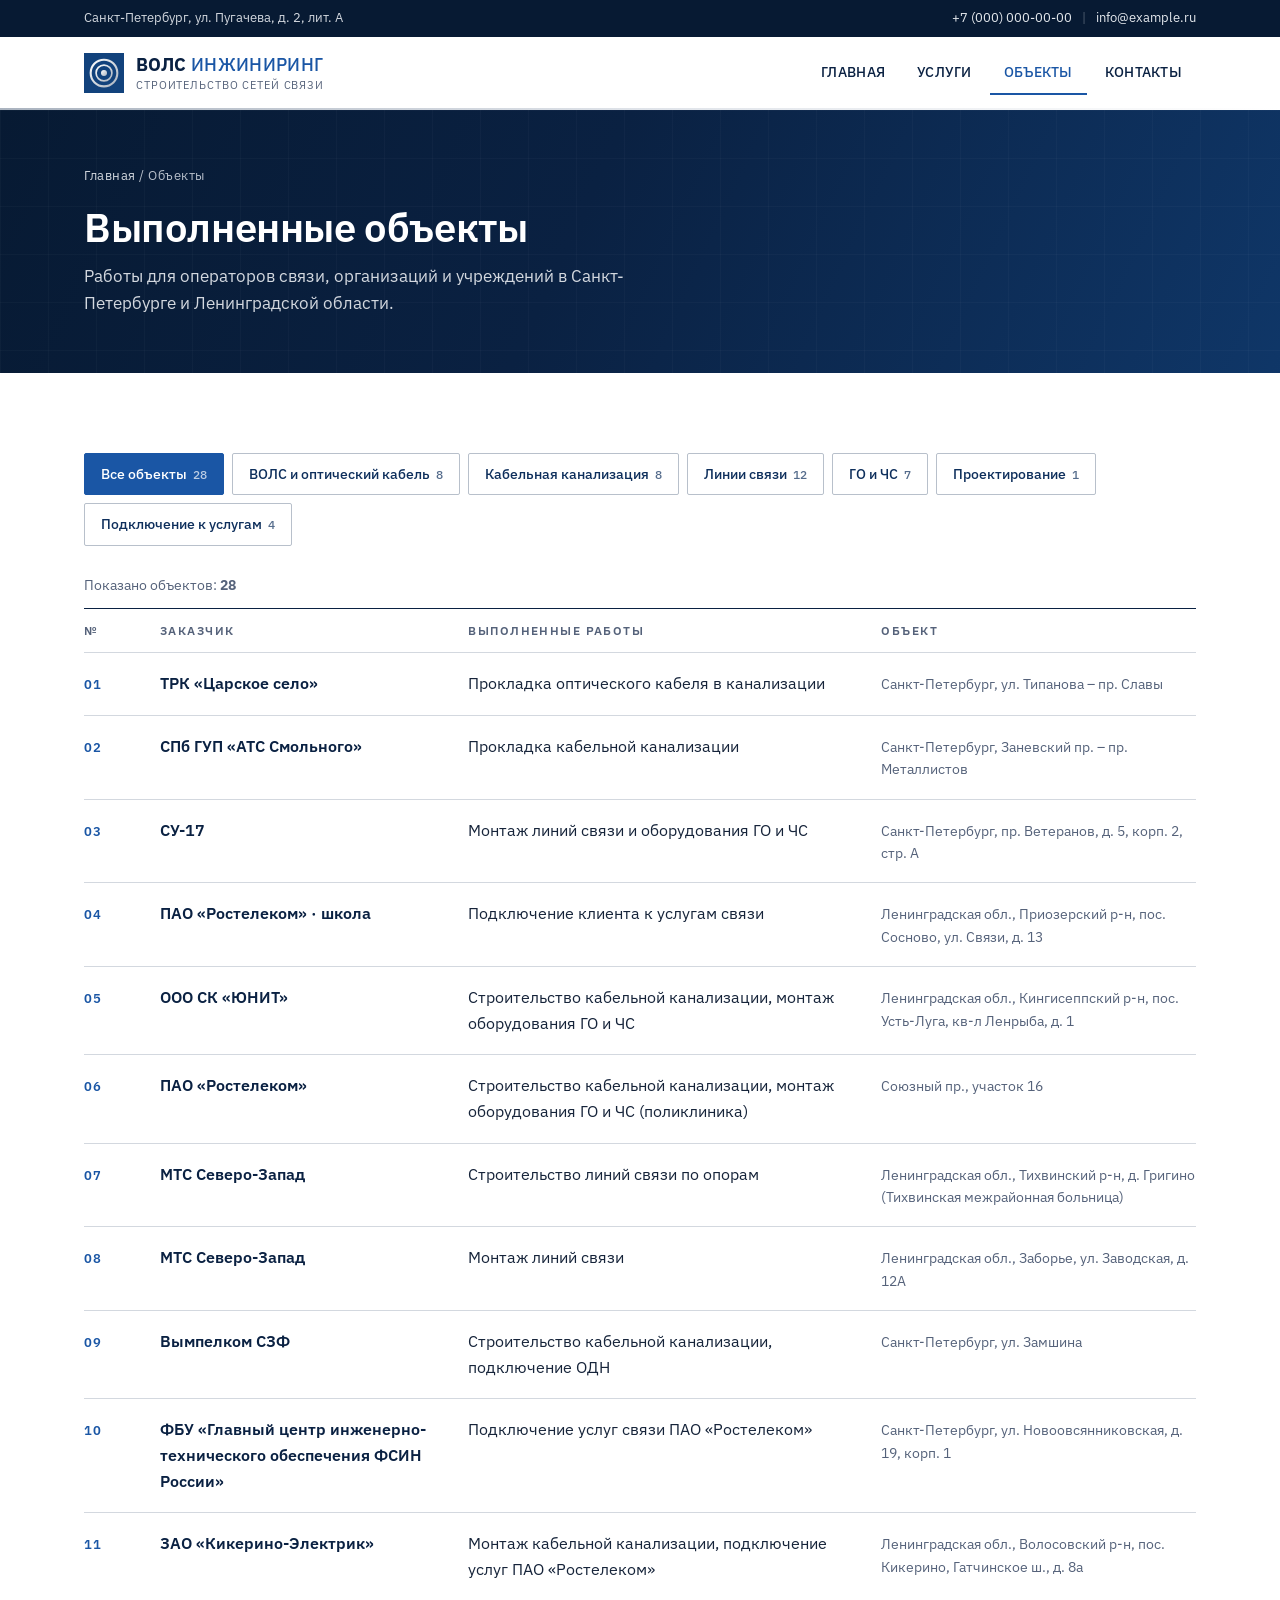
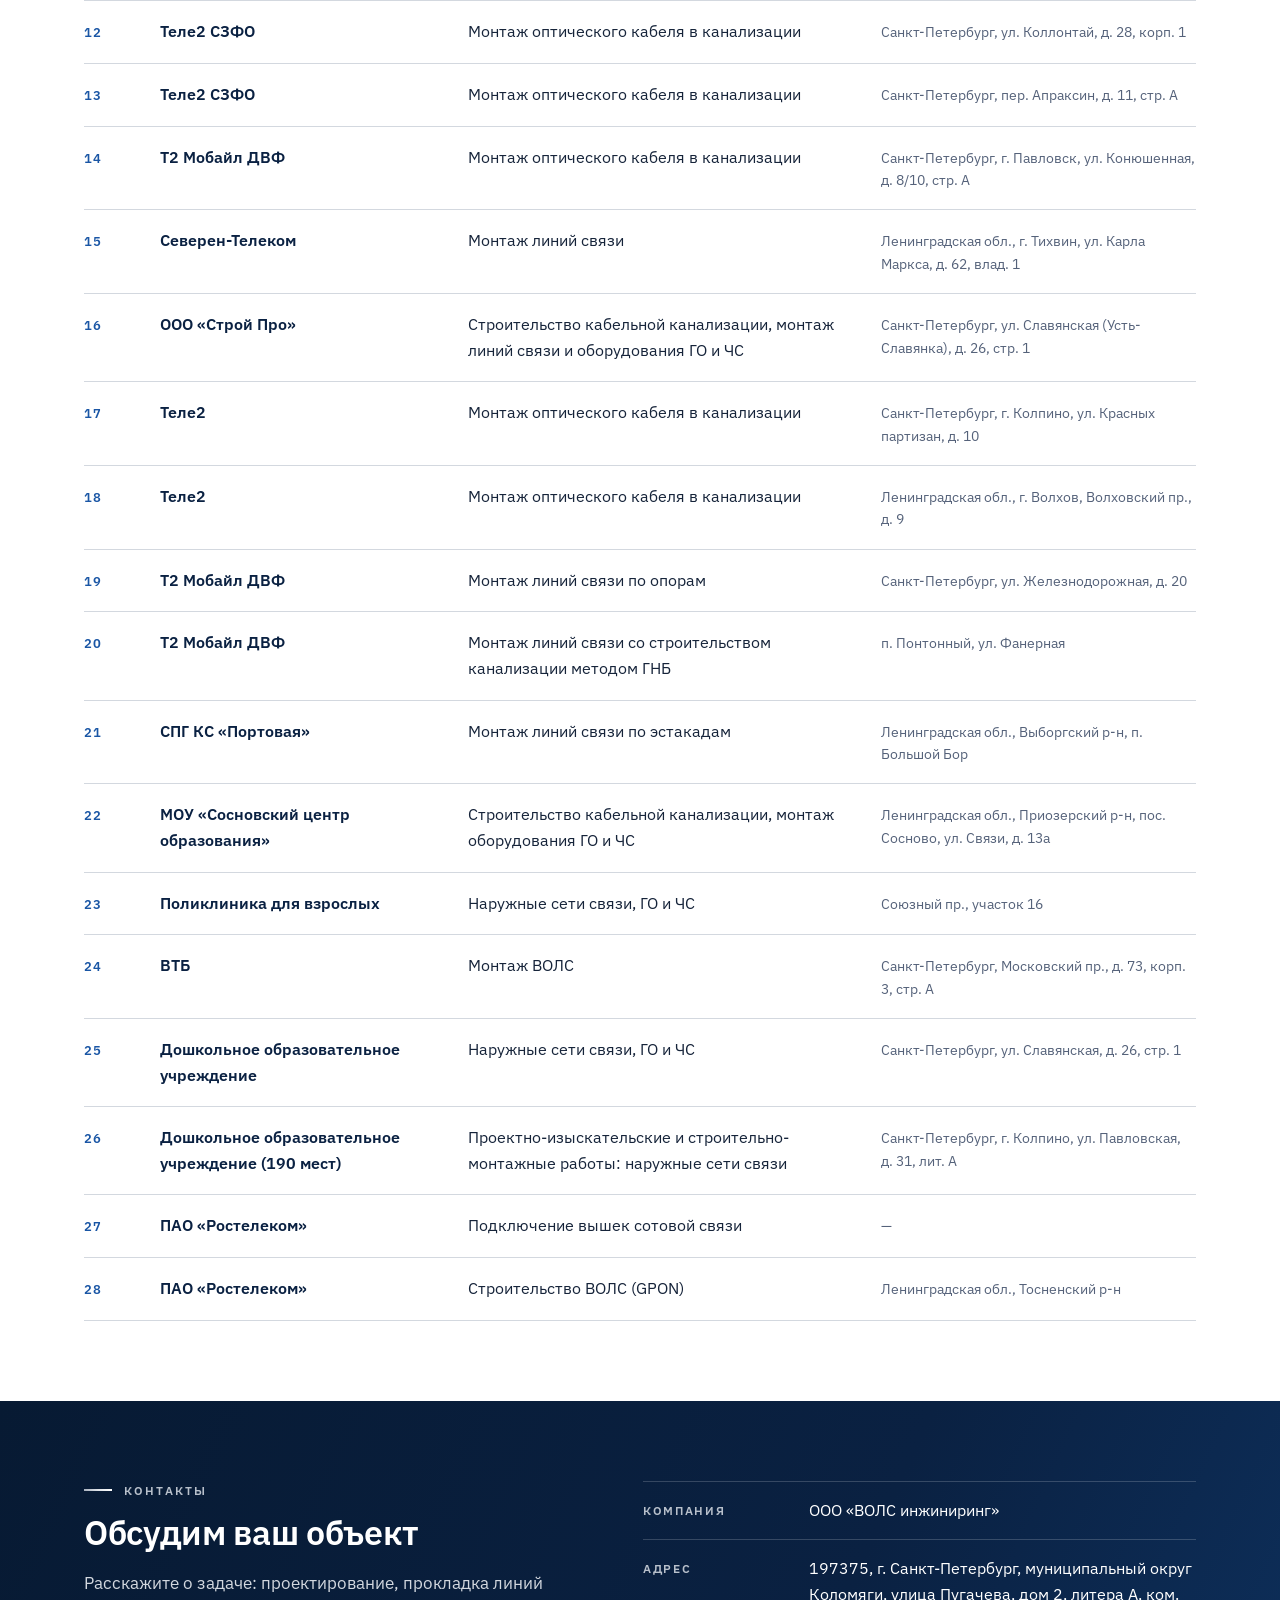
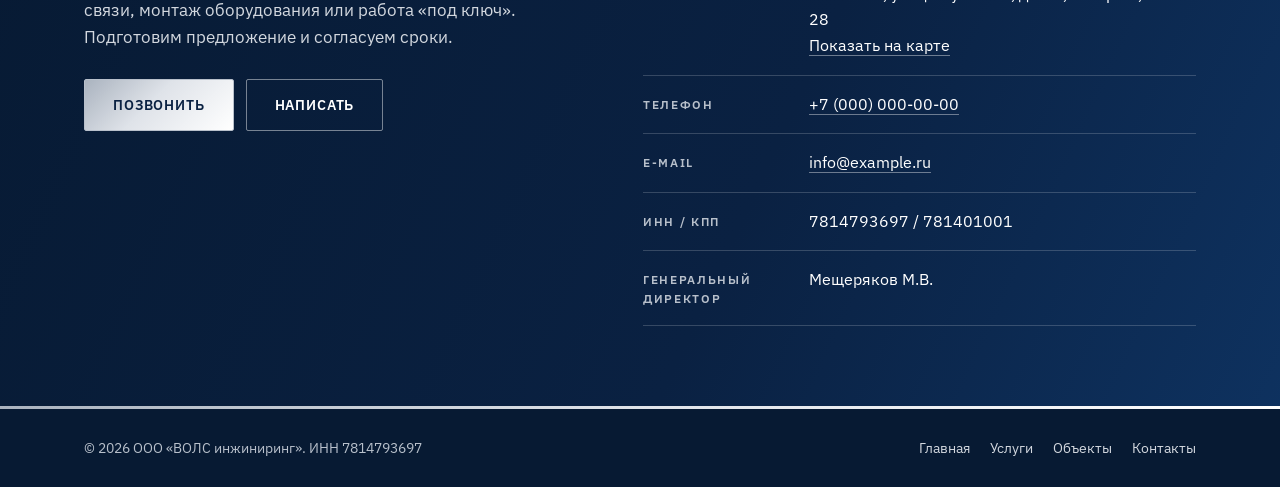
==== projects.html @ 52401305 "Добавить сайт-визитку ООО «ВОЛС инжиниринг» Три страницы (главная, услуги, объекты), адаптивная вёрс" ====
<!doctype html>
<html lang="ru">
<head>
<meta charset="utf-8">
<meta name="viewport" content="width=device-width, initial-scale=1">
<title>Выполненные объекты — ВОЛС инжиниринг</title>
<meta name="description" content="Портфолио ООО «ВОЛС инжиниринг»: 28 объектов — оптический кабель в канализации, кабельная канализация, линии связи, ГО и ЧС, подключение к услугам.">
<meta name="theme-color" content="#0a2142">
<link rel="icon" type="image/svg+xml" href="assets/img/favicon.svg">
<link rel="preconnect" href="https://fonts.googleapis.com">
<link rel="preconnect" href="https://fonts.gstatic.com" crossorigin>
<link rel="stylesheet" href="https://fonts.googleapis.com/css2?family=IBM+Plex+Sans:wght@400;500;600;700&amp;subset=cyrillic&amp;display=swap">
<link rel="stylesheet" href="assets/css/style.css">
</head>
<body>
<a class="skip" href="#main">К содержимому</a>
<div class="topbar"><div class="wrap">
  <span class="addr">Санкт-Петербург, ул. Пугачева, д. 2, лит. А</span>
  <span><a href="tel:+70000000000">+7 (000) 000-00-00</a><span class="sep">|</span><a href="mailto:info@example.ru">info@example.ru</a></span>
</div></div>
<header class="header"><div class="wrap">
  <a class="brand" href="index.html" aria-label="ООО «ВОЛС инжиниринг» — на главную">
    <img src="assets/img/logo-mark.svg" alt="" width="40" height="40">
    <span class="brand-text"><span class="brand-name">ВОЛС <span>инжиниринг</span></span><span class="brand-sub">Строительство сетей связи</span></span>
  </a>
  <button class="nav-toggle" aria-label="Меню" aria-expanded="false" aria-controls="nav"><span></span></button>
  <nav class="nav" id="nav" aria-label="Основное">
    <a href="index.html">Главная</a>
    <a href="services.html">Услуги</a>
    <a href="projects.html" aria-current="page">Объекты</a>
    <a href="index.html#contacts">Контакты</a>
  </nav>
</div></header>
<main id="main">
<section class="hero hero-sm"><div class="wrap"><div>
  <div class="crumbs"><a href="index.html">Главная</a> / Объекты</div>
  <h1>Выполненные объекты</h1>
  <p class="lead">Работы для операторов связи, организаций и учреждений в Санкт-Петербурге и Ленинградской области.</p>
</div></div></section>
<section class="section">
  <div class="wrap">
    <div class="filters" role="group" aria-label="Фильтр по видам работ">
<button class="chip" type="button" data-filter="all" aria-pressed="true">Все объекты<small>28</small></button>
<button class="chip" type="button" data-filter="ok" aria-pressed="false">ВОЛС и оптический кабель<small>8</small></button>
<button class="chip" type="button" data-filter="kk" aria-pressed="false">Кабельная канализация<small>8</small></button>
<button class="chip" type="button" data-filter="ls" aria-pressed="false">Линии связи<small>12</small></button>
<button class="chip" type="button" data-filter="go" aria-pressed="false">ГО и ЧС<small>7</small></button>
<button class="chip" type="button" data-filter="pir" aria-pressed="false">Проектирование<small>1</small></button>
<button class="chip" type="button" data-filter="pd" aria-pressed="false">Подключение к услугам<small>4</small></button>
    </div>
    <div class="count-line">Показано объектов: <b id="count">28</b></div>
    <div class="plist">
      <div class="prow plist-head"><div class="n">№</div><div class="who">Заказчик</div><div class="what">Выполненные работы</div><div class="where">Объект</div></div>
<div class="prow" data-tags="ok"><div class="n">01</div><div class="who">ТРК «Царское село»</div><div class="what">Прокладка оптического кабеля в канализации</div><div class="where">Санкт-Петербург, ул. Типанова – пр. Славы</div></div>
<div class="prow" data-tags="kk"><div class="n">02</div><div class="who">СПб ГУП «АТС Смольного»</div><div class="what">Прокладка кабельной канализации</div><div class="where">Санкт-Петербург, Заневский пр. – пр. Металлистов</div></div>
<div class="prow" data-tags="ls go"><div class="n">03</div><div class="who">СУ-17</div><div class="what">Монтаж линий связи и оборудования ГО и ЧС</div><div class="where">Санкт-Петербург, пр. Ветеранов, д. 5, корп. 2, стр. А</div></div>
<div class="prow" data-tags="pd"><div class="n">04</div><div class="who">ПАО «Ростелеком» · школа</div><div class="what">Подключение клиента к услугам связи</div><div class="where">Ленинградская обл., Приозерский р-н, пос. Сосново, ул. Связи, д. 13</div></div>
<div class="prow" data-tags="kk go"><div class="n">05</div><div class="who">ООО СК «ЮНИТ»</div><div class="what">Строительство кабельной канализации, монтаж оборудования ГО и ЧС</div><div class="where">Ленинградская обл., Кингисеппский р-н, пос. Усть-Луга, кв-л Ленрыба, д. 1</div></div>
<div class="prow" data-tags="kk go"><div class="n">06</div><div class="who">ПАО «Ростелеком»</div><div class="what">Строительство кабельной канализации, монтаж оборудования ГО и ЧС (поликлиника)</div><div class="where">Союзный пр., участок 16</div></div>
<div class="prow" data-tags="ls"><div class="n">07</div><div class="who">МТС Северо-Запад</div><div class="what">Строительство линий связи по опорам</div><div class="where">Ленинградская обл., Тихвинский р-н, д. Григино (Тихвинская межрайонная больница)</div></div>
<div class="prow" data-tags="ls"><div class="n">08</div><div class="who">МТС Северо-Запад</div><div class="what">Монтаж линий связи</div><div class="where">Ленинградская обл., Заборье, ул. Заводская, д. 12А</div></div>
<div class="prow" data-tags="kk pd"><div class="n">09</div><div class="who">Вымпелком СЗФ</div><div class="what">Строительство кабельной канализации, подключение ОДН</div><div class="where">Санкт-Петербург, ул. Замшина</div></div>
<div class="prow" data-tags="pd"><div class="n">10</div><div class="who">ФБУ «Главный центр инженерно-технического обеспечения ФСИН России»</div><div class="what">Подключение услуг связи ПАО «Ростелеком»</div><div class="where">Санкт-Петербург, ул. Новоовсянниковская, д. 19, корп. 1</div></div>
<div class="prow" data-tags="kk pd"><div class="n">11</div><div class="who">ЗАО «Кикерино-Электрик»</div><div class="what">Монтаж кабельной канализации, подключение услуг ПАО «Ростелеком»</div><div class="where">Ленинградская обл., Волосовский р-н, пос. Кикерино, Гатчинское ш., д. 8а</div></div>
<div class="prow" data-tags="ok"><div class="n">12</div><div class="who">Теле2 СЗФО</div><div class="what">Монтаж оптического кабеля в канализации</div><div class="where">Санкт-Петербург, ул. Коллонтай, д. 28, корп. 1</div></div>
<div class="prow" data-tags="ok"><div class="n">13</div><div class="who">Теле2 СЗФО</div><div class="what">Монтаж оптического кабеля в канализации</div><div class="where">Санкт-Петербург, пер. Апраксин, д. 11, стр. А</div></div>
<div class="prow" data-tags="ok"><div class="n">14</div><div class="who">Т2 Мобайл ДВФ</div><div class="what">Монтаж оптического кабеля в канализации</div><div class="where">Санкт-Петербург, г. Павловск, ул. Конюшенная, д. 8/10, стр. А</div></div>
<div class="prow" data-tags="ls"><div class="n">15</div><div class="who">Северен-Телеком</div><div class="what">Монтаж линий связи</div><div class="where">Ленинградская обл., г. Тихвин, ул. Карла Маркса, д. 62, влад. 1</div></div>
<div class="prow" data-tags="kk ls go"><div class="n">16</div><div class="who">ООО «Строй Про»</div><div class="what">Строительство кабельной канализации, монтаж линий связи и оборудования ГО и ЧС</div><div class="where">Санкт-Петербург, ул. Славянская (Усть-Славянка), д. 26, стр. 1</div></div>
<div class="prow" data-tags="ok"><div class="n">17</div><div class="who">Теле2</div><div class="what">Монтаж оптического кабеля в канализации</div><div class="where">Санкт-Петербург, г. Колпино, ул. Красных партизан, д. 10</div></div>
<div class="prow" data-tags="ok"><div class="n">18</div><div class="who">Теле2</div><div class="what">Монтаж оптического кабеля в канализации</div><div class="where">Ленинградская обл., г. Волхов, Волховский пр., д. 9</div></div>
<div class="prow" data-tags="ls"><div class="n">19</div><div class="who">Т2 Мобайл ДВФ</div><div class="what">Монтаж линий связи по опорам</div><div class="where">Санкт-Петербург, ул. Железнодорожная, д. 20</div></div>
<div class="prow" data-tags="ls kk"><div class="n">20</div><div class="who">Т2 Мобайл ДВФ</div><div class="what">Монтаж линий связи со строительством канализации методом ГНБ</div><div class="where">п. Понтонный, ул. Фанерная</div></div>
<div class="prow" data-tags="ls"><div class="n">21</div><div class="who">СПГ КС «Портовая»</div><div class="what">Монтаж линий связи по эстакадам</div><div class="where">Ленинградская обл., Выборгский р-н, п. Большой Бор</div></div>
<div class="prow" data-tags="kk go"><div class="n">22</div><div class="who">МОУ «Сосновский центр образования»</div><div class="what">Строительство кабельной канализации, монтаж оборудования ГО и ЧС</div><div class="where">Ленинградская обл., Приозерский р-н, пос. Сосново, ул. Связи, д. 13а</div></div>
<div class="prow" data-tags="ls go"><div class="n">23</div><div class="who">Поликлиника для взрослых</div><div class="what">Наружные сети связи, ГО и ЧС</div><div class="where">Союзный пр., участок 16</div></div>
<div class="prow" data-tags="ok"><div class="n">24</div><div class="who">ВТБ</div><div class="what">Монтаж ВОЛС</div><div class="where">Санкт-Петербург, Московский пр., д. 73, корп. 3, стр. А</div></div>
<div class="prow" data-tags="ls go"><div class="n">25</div><div class="who">Дошкольное образовательное учреждение</div><div class="what">Наружные сети связи, ГО и ЧС</div><div class="where">Санкт-Петербург, ул. Славянская, д. 26, стр. 1</div></div>
<div class="prow" data-tags="pir ls"><div class="n">26</div><div class="who">Дошкольное образовательное учреждение (190 мест)</div><div class="what">Проектно-изыскательские и строительно-монтажные работы: наружные сети связи</div><div class="where">Санкт-Петербург, г. Колпино, ул. Павловская, д. 31, лит. А</div></div>
<div class="prow" data-tags="ls"><div class="n">27</div><div class="who">ПАО «Ростелеком»</div><div class="what">Подключение вышек сотовой связи</div><div class="where">—</div></div>
<div class="prow" data-tags="ok"><div class="n">28</div><div class="who">ПАО «Ростелеком»</div><div class="what">Строительство ВОЛС (GPON)</div><div class="where">Ленинградская обл., Тосненский р-н</div></div>
    </div>
  </div>
</section>
<section class="section contacts" id="contacts">
  <div class="wrap grid">
    <div>
      <div class="kicker">Контакты</div>
      <h2>Обсудим ваш объект</h2>
      <p class="lead">Расскажите о задаче: проектирование, прокладка линий связи, монтаж оборудования или работа «под ключ». Подготовим предложение и согласуем сроки.</p>
      <div class="btn-row">
        <a class="btn btn-silver" href="tel:+70000000000">Позвонить</a>
        <a class="btn btn-ghost" href="mailto:info@example.ru">Написать</a>
      </div>
    </div>
    <dl class="dl">
      <div><dt>Компания</dt><dd>ООО «ВОЛС инжиниринг»</dd></div>
      <div><dt>Адрес</dt><dd>197375, г. Санкт-Петербург, муниципальный округ Коломяги, улица Пугачева, дом 2, литера А, ком. 28<br><a href="https://yandex.ru/maps/?text=Санкт-Петербург, улица Пугачева, 2 литера А" target="_blank" rel="noopener">Показать на карте</a></dd></div>
      <div><dt>Телефон</dt><dd><a href="tel:+70000000000">+7 (000) 000-00-00</a></dd></div>
      <div><dt>E-mail</dt><dd><a href="mailto:info@example.ru">info@example.ru</a></dd></div>
      <div><dt>ИНН / КПП</dt><dd>7814793697 / 781401001</dd></div>
      <div><dt>Генеральный директор</dt><dd>Мещеряков М.В.</dd></div>
    </dl>
  </div>
</section>
</main>
<footer class="footer"><div class="wrap">
  <div>© 2026 ООО «ВОЛС инжиниринг». ИНН 7814793697</div>
  <nav aria-label="Нижнее"><a href="index.html">Главная</a><a href="services.html">Услуги</a><a href="projects.html">Объекты</a><a href="index.html#contacts">Контакты</a></nav>
</div></footer>
<script src="assets/js/main.js"></script>
</body>
</html>
---- assets/css/style.css ----
/* ВОЛС инжиниринг — стили сайта-визитки */
:root {
  --navy-950: #071a33;
  --navy-900: #0a2142;
  --navy-800: #0e2f5c;
  --blue-700: #12427c;
  --blue-600: #1a56a5;   /* основной синий */
  --blue-500: #2a6bc0;
  --silver-500: #9aa4b2;
  --silver-400: #b8c0cb;
  --silver-300: #d3d8df;
  --silver-200: #e4e8ed;
  --silver-100: #f1f3f6;
  --white: #ffffff;
  --text: #16243a;
  --muted: #55627a;
  --line: #d3d8df;

  /* вторичный цвет: от серебра к белому */
  --silver-grad: linear-gradient(135deg, #aab3bf 0%, #dfe3e9 45%, #ffffff 100%);
  --silver-grad-h: linear-gradient(90deg, #aab3bf 0%, #dfe3e9 50%, #ffffff 100%);

  --font: "IBM Plex Sans", "Segoe UI", Roboto, "Helvetica Neue", Arial, sans-serif;
  --wrap: 1160px;
  --gutter: 24px;
  --radius: 2px;
}

*, *::before, *::after { box-sizing: border-box; }
html { scroll-behavior: smooth; -webkit-text-size-adjust: 100%; }
body {
  margin: 0;
  font-family: var(--font);
  font-size: 16px;
  line-height: 1.6;
  color: var(--text);
  background: var(--white);
}
img, svg { max-width: 100%; display: block; }
a { color: var(--blue-600); text-decoration: none; }
a:hover { color: var(--blue-700); text-decoration: underline; }
h1, h2, h3 { line-height: 1.2; margin: 0 0 .5em; font-weight: 600; color: var(--navy-900); letter-spacing: -.01em; }
p { margin: 0 0 1em; }
ul { margin: 0; padding: 0; list-style: none; }

.wrap { width: 100%; max-width: var(--wrap); margin: 0 auto; padding: 0 var(--gutter); }
.skip { position: absolute; left: -9999px; }
.skip:focus { left: 8px; top: 8px; z-index: 100; background: var(--white); padding: 8px 12px; }

/* ---------- Header ---------- */
.topbar { background: var(--navy-950); color: var(--silver-300); font-size: 13px; }
.topbar .wrap { display: flex; justify-content: space-between; gap: 16px; padding-top: 8px; padding-bottom: 8px; flex-wrap: wrap; }
.topbar a { color: var(--silver-200); }
.topbar a:hover { color: var(--white); }
.topbar .sep { opacity: .35; margin: 0 10px; }

.header { background: var(--white); border-bottom: 1px solid var(--line); position: sticky; top: 0; z-index: 50; }
.header::after { content: ""; position: absolute; left: 0; right: 0; bottom: -1px; height: 2px; background: var(--silver-grad-h); }
.header .wrap { display: flex; align-items: center; justify-content: space-between; min-height: 72px; gap: 24px; }

.brand { display: flex; align-items: center; gap: 12px; color: var(--navy-900); }
.brand:hover { text-decoration: none; color: var(--navy-900); }
.brand img { width: 40px; height: 40px; }
.brand-text { display: flex; flex-direction: column; line-height: 1.1; }
.brand-name { font-weight: 700; font-size: 18px; letter-spacing: .02em; text-transform: uppercase; }
.brand-name span { font-weight: 500; color: var(--blue-600); }
.brand-sub { font-size: 11px; color: var(--muted); letter-spacing: .08em; text-transform: uppercase; margin-top: 4px; }

.nav { display: flex; gap: 4px; align-items: center; }
.nav a {
  color: var(--navy-900); font-size: 14px; font-weight: 500; letter-spacing: .02em;
  padding: 10px 14px; border-bottom: 2px solid transparent; text-transform: uppercase;
}
.nav a:hover { text-decoration: none; color: var(--blue-600); }
.nav a[aria-current="page"] { color: var(--blue-600); border-bottom-color: var(--blue-600); }
.nav-toggle { display: none; background: none; border: 1px solid var(--line); width: 44px; height: 44px; padding: 0; cursor: pointer; color: var(--navy-900); }
.nav-toggle span, .nav-toggle span::before, .nav-toggle span::after { display: block; width: 20px; height: 2px; background: currentColor; margin: 0 auto; position: relative; }
.nav-toggle span::before, .nav-toggle span::after { content: ""; position: absolute; left: 0; }
.nav-toggle span::before { top: -6px; }
.nav-toggle span::after { top: 6px; }

/* ---------- Buttons ---------- */
.btn {
  display: inline-block; font: inherit; font-size: 14px; font-weight: 600; letter-spacing: .06em; text-transform: uppercase;
  padding: 14px 28px; border: 1px solid transparent; border-radius: var(--radius); cursor: pointer; text-align: center;
}
.btn:hover { text-decoration: none; }
.btn-primary { background: var(--blue-600); color: var(--white); border-color: var(--blue-600); }
.btn-primary:hover { background: var(--blue-500); border-color: var(--blue-500); color: var(--white); }
.btn-silver { background: var(--silver-grad); color: var(--navy-900); border-color: var(--silver-400); }
.btn-silver:hover { background: var(--white); color: var(--navy-900); }
.btn-ghost { background: transparent; color: var(--white); border-color: rgba(255,255,255,.45); }
.btn-ghost:hover { background: rgba(255,255,255,.08); color: var(--white); border-color: var(--white); }
.btn-row { display: flex; gap: 12px; flex-wrap: wrap; }

/* ---------- Hero ---------- */
.hero {
  position: relative; overflow: hidden; color: var(--silver-200);
  background:
    linear-gradient(115deg, var(--navy-950) 0%, var(--navy-900) 45%, var(--blue-700) 130%);
}
.hero::before { /* тонкая сетка */
  content: ""; position: absolute; inset: 0; opacity: .5; pointer-events: none;
  background-image:
    linear-gradient(rgba(255,255,255,.05) 1px, transparent 1px),
    linear-gradient(90deg, rgba(255,255,255,.05) 1px, transparent 1px);
  background-size: 48px 48px;
}
.hero .wrap { position: relative; display: grid; grid-template-columns: 1.25fr .75fr; gap: 48px; align-items: center; padding-top: 88px; padding-bottom: 88px; }
.eyebrow { font-size: 12px; font-weight: 600; letter-spacing: .18em; text-transform: uppercase; color: var(--silver-400); display: flex; align-items: center; gap: 12px; margin-bottom: 20px; }
.eyebrow::before { content: ""; width: 36px; height: 2px; background: var(--silver-grad-h); }
.hero h1 { color: var(--white); font-size: clamp(30px, 4.4vw, 50px); font-weight: 600; margin-bottom: 20px; }
.hero p.lead { font-size: 18px; color: var(--silver-300); max-width: 620px; margin-bottom: 32px; }
.hero-art { display: flex; justify-content: center; }
.hero-art svg { width: min(100%, 340px); height: auto; }

.hero-sm .wrap { grid-template-columns: 1fr; padding-top: 56px; padding-bottom: 56px; }
.hero-sm h1 { font-size: clamp(28px, 3.6vw, 40px); margin-bottom: 12px; }
.hero-sm p.lead { margin: 0; font-size: 17px; }
.crumbs { font-size: 13px; color: var(--silver-400); margin-bottom: 16px; letter-spacing: .04em; }
.crumbs a { color: var(--silver-300); }

/* ---------- Facts band ---------- */
.facts { background: var(--silver-grad); border-bottom: 1px solid var(--silver-400); }
.facts .wrap { display: grid; grid-template-columns: repeat(3, 1fr); }
.fact { padding: 28px 24px; border-left: 1px solid rgba(10,33,66,.14); }
.fact:first-child { border-left: 0; padding-left: 0; }
.fact b { display: block; font-size: 32px; font-weight: 600; color: var(--blue-700); line-height: 1.1; margin-bottom: 4px; }
.fact span { font-size: 14px; color: var(--navy-800); }

/* ---------- Sections ---------- */
.section { padding: 80px 0; }
.section-alt { background: var(--silver-100); border-top: 1px solid var(--silver-200); border-bottom: 1px solid var(--silver-200); }
.section-head { max-width: 720px; margin-bottom: 44px; }
.kicker { font-size: 12px; font-weight: 600; letter-spacing: .18em; text-transform: uppercase; color: var(--blue-600); margin-bottom: 12px; display: flex; align-items: center; gap: 12px; }
.kicker::before { content: ""; width: 28px; height: 2px; background: var(--blue-600); }
.section h2 { font-size: clamp(26px, 3vw, 34px); }
.section-head p { color: var(--muted); font-size: 17px; margin: 0; }

.split { display: grid; grid-template-columns: 1fr 1fr; gap: 56px; align-items: start; }
.prose p { color: var(--text); }
.prose p + p { color: var(--muted); }

/* principles */
.principles { display: grid; grid-template-columns: 1fr 1fr; gap: 0; border: 1px solid var(--line); background: var(--white); counter-reset: p; }
.principles li { counter-increment: p; padding: 18px 20px 18px 56px; position: relative; border-bottom: 1px solid var(--line); font-size: 15px; line-height: 1.4; }
.principles li:nth-child(odd) { border-right: 1px solid var(--line); }
.principles li:nth-last-child(-n+2) { border-bottom: 0; }
.principles li:last-child:nth-child(odd) { grid-column: 1 / -1; border-right: 0; border-bottom: 0; }
.principles li::before { content: "0" counter(p); position: absolute; left: 18px; top: 18px; font-size: 13px; font-weight: 600; color: var(--blue-600); letter-spacing: .06em; }

/* cards */
.cards { display: grid; grid-template-columns: repeat(2, 1fr); gap: 24px; }
.card { background: var(--white); border: 1px solid var(--line); border-top: 3px solid var(--blue-600); padding: 32px; display: flex; flex-direction: column; }
.card h3 { font-size: 22px; margin-bottom: 16px; }
.card ul { margin-bottom: 24px; flex: 1; }
.card li { padding: 9px 0 9px 22px; position: relative; border-bottom: 1px solid var(--silver-200); font-size: 15px; }
.card li:last-child { border-bottom: 0; }
.card li::before { content: ""; position: absolute; left: 0; top: 19px; width: 10px; height: 2px; background: var(--blue-600); }
.more { font-size: 14px; font-weight: 600; letter-spacing: .06em; text-transform: uppercase; }
.more::after { content: " →"; }

/* clients */
.clients { display: grid; grid-template-columns: repeat(4, 1fr); border: 1px solid var(--line); background: var(--white); }
.clients li { padding: 26px 16px; text-align: center; font-weight: 600; color: var(--navy-800); letter-spacing: .02em; border-right: 1px solid var(--line); border-bottom: 1px solid var(--line); font-size: 15px; }
.clients li:nth-child(4n) { border-right: 0; }
.clients li:nth-last-child(-n+4) { border-bottom: 0; }

/* project preview */
.plist { border-top: 1px solid var(--navy-900); }
.prow { display: grid; grid-template-columns: 56px 1.1fr 1.5fr 1.2fr; gap: 20px; padding: 18px 0; border-bottom: 1px solid var(--line); align-items: baseline; }
.prow .n { font-size: 13px; font-weight: 600; color: var(--blue-600); letter-spacing: .06em; }
.prow .who { font-weight: 600; color: var(--navy-900); }
.prow .what { color: var(--text); }
.prow .where { color: var(--muted); font-size: 14px; }
.plist-head { font-size: 12px; font-weight: 600; letter-spacing: .12em; text-transform: uppercase; color: var(--muted); padding: 12px 0; border-bottom: 1px solid var(--line); }
.plist-head.prow { padding: 12px 0; }
.plist-head .n, .plist-head .who, .plist-head .what, .plist-head .where { font-size: 12px; font-weight: 600; color: var(--muted); }

.filters { display: flex; flex-wrap: wrap; gap: 8px; margin-bottom: 28px; }
.chip { font: inherit; font-size: 14px; font-weight: 500; padding: 9px 16px; border: 1px solid var(--silver-400); background: var(--white); color: var(--navy-800); cursor: pointer; border-radius: var(--radius); }
.chip:hover { border-color: var(--blue-600); color: var(--blue-600); }
.chip[aria-pressed="true"] { background: var(--blue-600); border-color: var(--blue-600); color: var(--white); }
.chip small { opacity: .7; margin-left: 6px; }
.count-line { color: var(--muted); font-size: 14px; margin-bottom: 12px; }
.prow[hidden] { display: none; }

/* services */
.svc-group + .svc-group { margin-top: 64px; }
.svc-group > h2 { display: flex; align-items: baseline; gap: 14px; padding-bottom: 14px; border-bottom: 2px solid var(--navy-900); margin-bottom: 8px; }
.svc-group > h2 small { font-size: 13px; font-weight: 600; letter-spacing: .14em; color: var(--blue-600); }
.svc-sub { display: grid; grid-template-columns: 280px 1fr; gap: 32px; padding: 28px 0; border-bottom: 1px solid var(--line); }
.svc-sub h3 { font-size: 17px; color: var(--blue-700); margin: 0; }
.svc-sub ul { columns: 2; column-gap: 40px; }
.svc-sub li { break-inside: avoid; padding: 6px 0 6px 20px; position: relative; font-size: 15.5px; }
.svc-sub li::before { content: ""; position: absolute; left: 0; top: 16px; width: 8px; height: 2px; background: var(--blue-600); }
.svc-sub.one-col ul { columns: 1; }

.steps { display: grid; grid-template-columns: repeat(4, 1fr); border: 1px solid var(--line); background: var(--white); }
.step { padding: 28px 24px; border-right: 1px solid var(--line); }
.step:last-child { border-right: 0; }
.step b { display: block; font-size: 13px; letter-spacing: .14em; color: var(--blue-600); margin-bottom: 10px; }
.step h3 { font-size: 18px; margin-bottom: 8px; }
.step p { font-size: 14.5px; color: var(--muted); margin: 0; }

/* ---------- CTA / contacts ---------- */
.contacts { background: linear-gradient(115deg, var(--navy-950), var(--navy-900) 60%, var(--blue-700) 140%); color: var(--silver-300); }
.contacts .kicker { color: var(--silver-400); }
.contacts .kicker::before { background: var(--silver-grad-h); }
.contacts h2 { color: var(--white); }
.contacts .grid { display: grid; grid-template-columns: 1fr 1.1fr; gap: 56px; }
.contacts p.lead { font-size: 17px; max-width: 460px; margin-bottom: 28px; }
.dl { margin: 0; border-top: 1px solid rgba(255,255,255,.18); }
.dl > div { display: grid; grid-template-columns: 150px 1fr; gap: 16px; padding: 16px 0; border-bottom: 1px solid rgba(255,255,255,.18); }
.dl dt { font-size: 12px; font-weight: 600; letter-spacing: .14em; text-transform: uppercase; color: var(--silver-400); padding-top: 3px; }
.dl dd { margin: 0; color: var(--white); }
.dl a { color: var(--white); border-bottom: 1px solid rgba(255,255,255,.4); }
.dl a:hover { text-decoration: none; border-bottom-color: var(--white); }

/* ---------- Footer ---------- */
.footer { background: var(--navy-950); color: var(--silver-400); font-size: 14px; border-top: 3px solid transparent; border-image: var(--silver-grad-h) 1; }
.footer .wrap { display: flex; justify-content: space-between; gap: 24px; padding-top: 28px; padding-bottom: 28px; flex-wrap: wrap; }
.footer a { color: var(--silver-300); }
.footer nav a + a { margin-left: 20px; }

/* ---------- Responsive ---------- */
@media (max-width: 960px) {
  .hero .wrap { grid-template-columns: 1fr; padding-top: 64px; padding-bottom: 64px; }
  .hero-art { display: none; }
  .split, .contacts .grid { grid-template-columns: 1fr; gap: 36px; }
  .cards { grid-template-columns: 1fr; }
  .steps { grid-template-columns: 1fr 1fr; }
  .step:nth-child(2) { border-right: 0; }
  .step:nth-child(-n+2) { border-bottom: 1px solid var(--line); }
  .clients { grid-template-columns: repeat(2, 1fr); }
  .clients li:nth-child(4n) { border-right: 1px solid var(--line); }
  .clients li:nth-child(2n) { border-right: 0; }
  .clients li:nth-last-child(-n+4) { border-bottom: 1px solid var(--line); }
  .clients li:nth-last-child(-n+2) { border-bottom: 0; }
  .svc-sub { grid-template-columns: 1fr; gap: 14px; }
}
@media (max-width: 760px) {
  :root { --gutter: 16px; }
  .topbar .addr { display: none; }
  .nav-toggle { display: block; }
  .nav { display: none; position: absolute; left: 0; right: 0; top: 100%; background: var(--white); flex-direction: column; align-items: stretch; border-bottom: 1px solid var(--line); padding: 8px var(--gutter) 16px; }
  .nav.open { display: flex; }
  .nav a { padding: 14px 0; border-bottom: 1px solid var(--silver-200); }
  .nav a[aria-current="page"] { border-bottom-color: var(--silver-200); }
  .brand-sub { display: none; }
  .section { padding: 56px 0; }
  .facts .wrap { grid-template-columns: 1fr; }
  .fact, .fact:first-child { border-left: 0; padding: 18px 0; border-top: 1px solid rgba(10,33,66,.14); }
  .fact:first-child { border-top: 0; }
  .principles { grid-template-columns: 1fr; }
  .principles li:nth-child(odd) { border-right: 0; }
  .principles li:nth-last-child(2) { border-bottom: 1px solid var(--line); }
  .card { padding: 24px; }
  .steps { grid-template-columns: 1fr; }
  .step, .step:nth-child(2) { border-right: 0; border-bottom: 1px solid var(--line); }
  .step:last-child { border-bottom: 0; }
  .svc-sub ul { columns: 1; }
  .prow { grid-template-columns: 36px 1fr; gap: 4px 12px; padding: 16px 0; }
  .prow .who, .prow .what, .prow .where { grid-column: 2; }
  .plist-head { display: none; }
  .dl > div { grid-template-columns: 1fr; gap: 4px; }
  .btn { width: 100%; }
  .footer .wrap { flex-direction: column; }
}
@media (prefers-reduced-motion: reduce) { html { scroll-behavior: auto; } }
:focus-visible { outline: 2px solid var(--blue-500); outline-offset: 2px; }
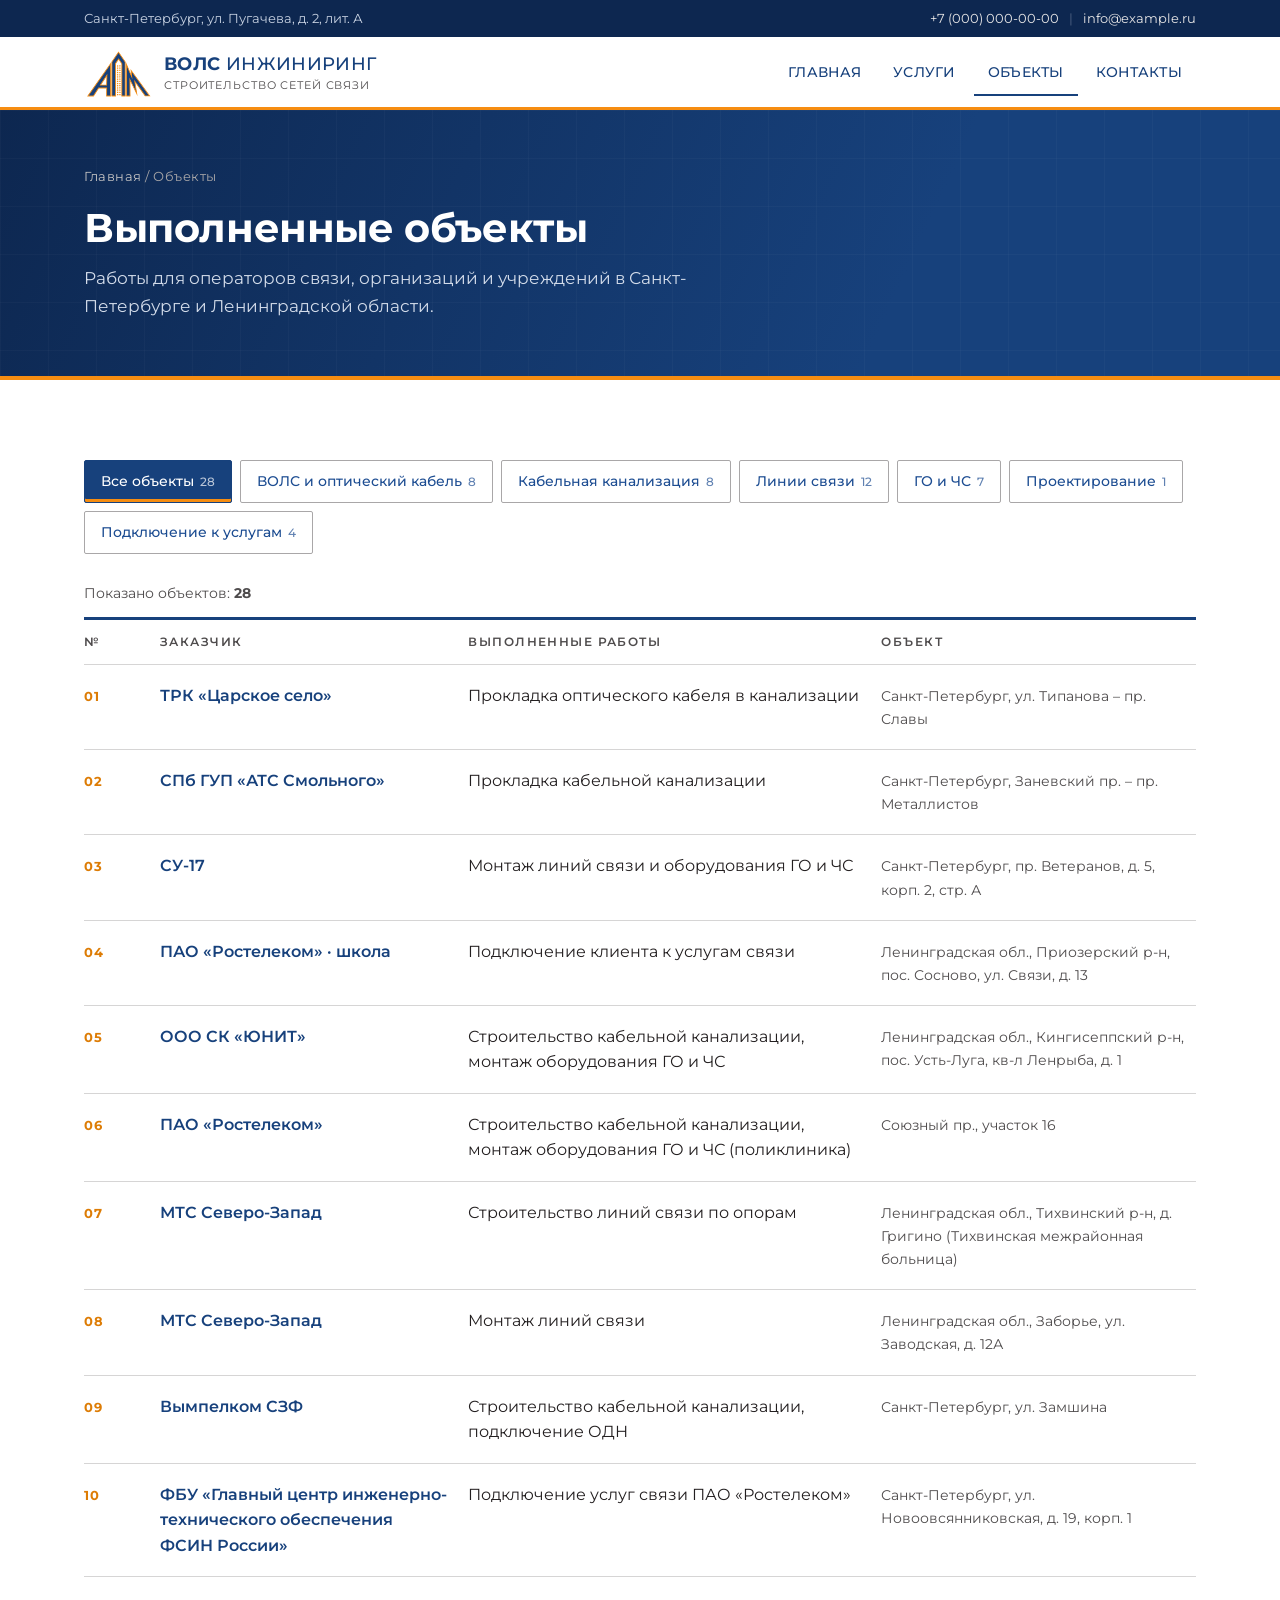
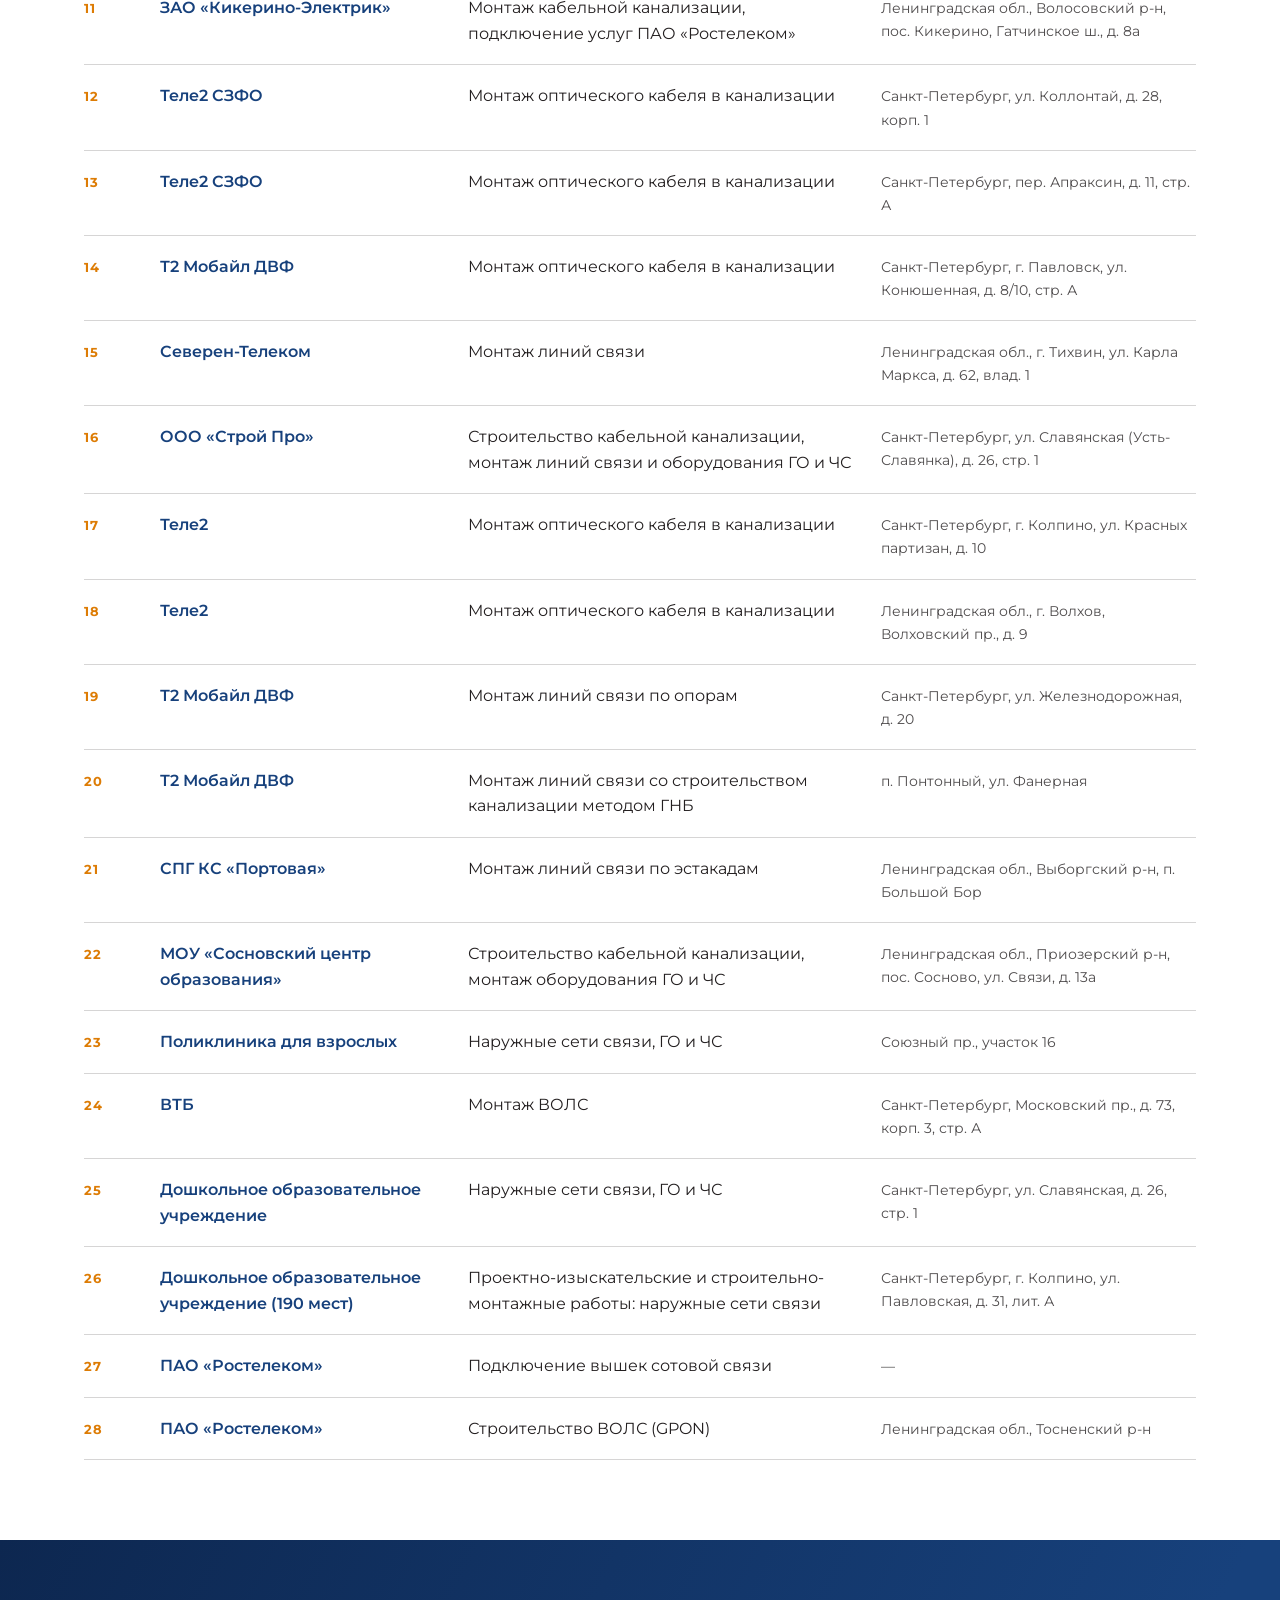
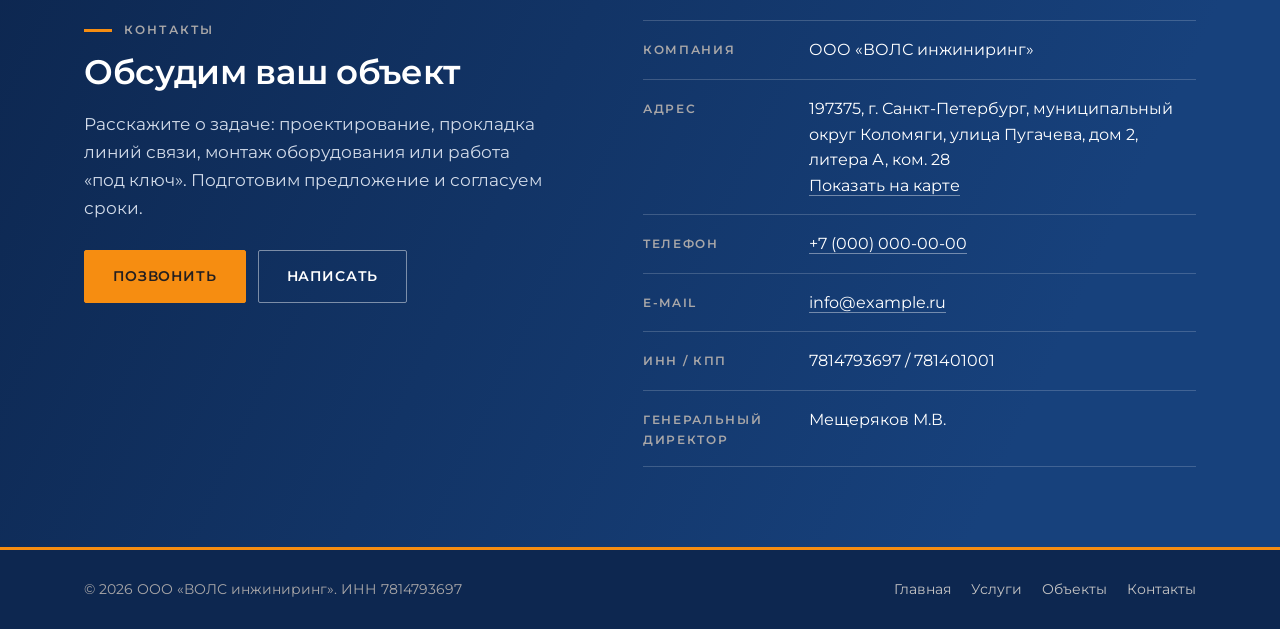
==== commit f0415b1e: "Перекрасить сайт по брендбуку: синий и оранжевый, логотип из брендбука Co-Authored-By: Claude Sonnet" ====
--- a/projects.html
+++ b/projects.html
@@ -5,11 +5,11 @@
 <meta name="viewport" content="width=device-width, initial-scale=1">
 <title>Выполненные объекты — ВОЛС инжиниринг</title>
 <meta name="description" content="Портфолио ООО «ВОЛС инжиниринг»: 28 объектов — оптический кабель в канализации, кабельная канализация, линии связи, ГО и ЧС, подключение к услугам.">
-<meta name="theme-color" content="#0a2142">
+<meta name="theme-color" content="#17417c">
 <link rel="icon" type="image/svg+xml" href="assets/img/favicon.svg">
 <link rel="preconnect" href="https://fonts.googleapis.com">
 <link rel="preconnect" href="https://fonts.gstatic.com" crossorigin>
-<link rel="stylesheet" href="https://fonts.googleapis.com/css2?family=IBM+Plex+Sans:wght@400;500;600;700&amp;subset=cyrillic&amp;display=swap">
+<link rel="stylesheet" href="https://fonts.googleapis.com/css2?family=Montserrat:wght@400;500;600;700&amp;subset=cyrillic&amp;display=swap">
 <link rel="stylesheet" href="assets/css/style.css">
 </head>
 <body>
@@ -20,7 +20,7 @@
 </div></div>
 <header class="header"><div class="wrap">
   <a class="brand" href="index.html" aria-label="ООО «ВОЛС инжиниринг» — на главную">
-    <img src="assets/img/logo-mark.svg" alt="" width="40" height="40">
+    <img src="assets/img/logo.svg" alt="" width="68" height="48">
     <span class="brand-text"><span class="brand-name">ВОЛС <span>инжиниринг</span></span><span class="brand-sub">Строительство сетей связи</span></span>
   </a>
   <button class="nav-toggle" aria-label="Меню" aria-expanded="false" aria-controls="nav"><span></span></button>
--- a/assets/css/style.css
+++ b/assets/css/style.css
@@ -1,26 +1,26 @@
 /* ВОЛС инжиниринг — стили сайта-визитки */
+/* Палитра по брендбуку: PANTONE 294 C (синий) и PANTONE 1375 (оранжевый) */
 :root {
-  --navy-950: #071a33;
-  --navy-900: #0a2142;
-  --navy-800: #0e2f5c;
-  --blue-700: #12427c;
-  --blue-600: #1a56a5;   /* основной синий */
-  --blue-500: #2a6bc0;
-  --silver-500: #9aa4b2;
-  --silver-400: #b8c0cb;
-  --silver-300: #d3d8df;
-  --silver-200: #e4e8ed;
-  --silver-100: #f1f3f6;
+  --navy-950: #0d2750;
+  --navy-900: #17417c;   /* PANTONE 294 C — основной синий */
+  --navy-800: #1d4d92;
+  --blue-700: #17417c;
+  --blue-600: #17417c;
+  --blue-500: #2a5ca0;
+  --orange: #f68d11;     /* PANTONE 1375 — акцент */
+  --orange-600: #dd7c05;
+  --silver-500: #8c8a8b;
+  --silver-400: #a9a7a8;
+  --silver-300: #c5c4c4;
+  --silver-200: #e8e7e7;
+  --silver-100: #f6f5f5;
   --white: #ffffff;
-  --text: #16243a;
-  --muted: #55627a;
-  --line: #d3d8df;
-
-  /* вторичный цвет: от серебра к белому */
-  --silver-grad: linear-gradient(135deg, #aab3bf 0%, #dfe3e9 45%, #ffffff 100%);
-  --silver-grad-h: linear-gradient(90deg, #aab3bf 0%, #dfe3e9 50%, #ffffff 100%);
-
-  --font: "IBM Plex Sans", "Segoe UI", Roboto, "Helvetica Neue", Arial, sans-serif;
+  --text: #231f20;
+  --muted: #4f4c4d;
+  --line: #d6d5d5;
+  --accent-line: linear-gradient(90deg, #f68d11, #f68d11);
+
+  --font: "Montserrat", "Segoe UI", Roboto, "Helvetica Neue", Arial, sans-serif;
   --wrap: 1160px;
   --gutter: 24px;
   --radius: 2px;
@@ -31,8 +31,8 @@
 body {
   margin: 0;
   font-family: var(--font);
-  font-size: 16px;
-  line-height: 1.6;
+  font-size: 15.5px;
+  line-height: 1.65;
   color: var(--text);
   background: var(--white);
 }
@@ -48,22 +48,22 @@
 .skip:focus { left: 8px; top: 8px; z-index: 100; background: var(--white); padding: 8px 12px; }
 
 /* ---------- Header ---------- */
-.topbar { background: var(--navy-950); color: var(--silver-300); font-size: 13px; }
+.topbar { background: var(--navy-950); color: #c9d3e3; font-size: 13px; }
 .topbar .wrap { display: flex; justify-content: space-between; gap: 16px; padding-top: 8px; padding-bottom: 8px; flex-wrap: wrap; }
 .topbar a { color: var(--silver-200); }
 .topbar a:hover { color: var(--white); }
 .topbar .sep { opacity: .35; margin: 0 10px; }
 
 .header { background: var(--white); border-bottom: 1px solid var(--line); position: sticky; top: 0; z-index: 50; }
-.header::after { content: ""; position: absolute; left: 0; right: 0; bottom: -1px; height: 2px; background: var(--silver-grad-h); }
+.header::after { content: ""; position: absolute; left: 0; right: 0; bottom: -1px; height: 3px; background: var(--accent-line); }
 .header .wrap { display: flex; align-items: center; justify-content: space-between; min-height: 72px; gap: 24px; }
 
 .brand { display: flex; align-items: center; gap: 12px; color: var(--navy-900); }
 .brand:hover { text-decoration: none; color: var(--navy-900); }
-.brand img { width: 40px; height: 40px; }
+.brand img { width: 68px; height: auto; }
 .brand-text { display: flex; flex-direction: column; line-height: 1.1; }
 .brand-name { font-weight: 700; font-size: 18px; letter-spacing: .02em; text-transform: uppercase; }
-.brand-name span { font-weight: 500; color: var(--blue-600); }
+.brand-name span { font-weight: 500; }
 .brand-sub { font-size: 11px; color: var(--muted); letter-spacing: .08em; text-transform: uppercase; margin-top: 4px; }
 
 .nav { display: flex; gap: 4px; align-items: center; }
@@ -87,17 +87,16 @@
 .btn:hover { text-decoration: none; }
 .btn-primary { background: var(--blue-600); color: var(--white); border-color: var(--blue-600); }
 .btn-primary:hover { background: var(--blue-500); border-color: var(--blue-500); color: var(--white); }
-.btn-silver { background: var(--silver-grad); color: var(--navy-900); border-color: var(--silver-400); }
-.btn-silver:hover { background: var(--white); color: var(--navy-900); }
+.btn-silver { background: var(--orange); color: var(--text); border-color: var(--orange); }
+.btn-silver:hover { background: var(--orange-600); border-color: var(--orange-600); color: var(--text); }
 .btn-ghost { background: transparent; color: var(--white); border-color: rgba(255,255,255,.45); }
 .btn-ghost:hover { background: rgba(255,255,255,.08); color: var(--white); border-color: var(--white); }
 .btn-row { display: flex; gap: 12px; flex-wrap: wrap; }
 
 /* ---------- Hero ---------- */
 .hero {
-  position: relative; overflow: hidden; color: var(--silver-200);
-  background:
-    linear-gradient(115deg, var(--navy-950) 0%, var(--navy-900) 45%, var(--blue-700) 130%);
+  position: relative; overflow: hidden; color: #e3e9f2;
+  background: linear-gradient(115deg, var(--navy-950) 0%, var(--navy-900) 70%);
 }
 .hero::before { /* тонкая сетка */
   content: ""; position: absolute; inset: 0; opacity: .5; pointer-events: none;
@@ -108,32 +107,33 @@
 }
 .hero .wrap { position: relative; display: grid; grid-template-columns: 1.25fr .75fr; gap: 48px; align-items: center; padding-top: 88px; padding-bottom: 88px; }
 .eyebrow { font-size: 12px; font-weight: 600; letter-spacing: .18em; text-transform: uppercase; color: var(--silver-400); display: flex; align-items: center; gap: 12px; margin-bottom: 20px; }
-.eyebrow::before { content: ""; width: 36px; height: 2px; background: var(--silver-grad-h); }
-.hero h1 { color: var(--white); font-size: clamp(30px, 4.4vw, 50px); font-weight: 600; margin-bottom: 20px; }
-.hero p.lead { font-size: 18px; color: var(--silver-300); max-width: 620px; margin-bottom: 32px; }
+.eyebrow::before { content: ""; width: 36px; height: 2px; background: var(--accent-line); }
+.hero h1 { color: var(--white); font-size: clamp(28px, 4vw, 44px); font-weight: 700; margin-bottom: 20px; }
+.hero p.lead { font-size: 17px; color: #d3dcea; max-width: 620px; margin-bottom: 32px; }
 .hero-art { display: flex; justify-content: center; }
 .hero-art svg { width: min(100%, 340px); height: auto; }
 
 .hero-sm .wrap { grid-template-columns: 1fr; padding-top: 56px; padding-bottom: 56px; }
+.hero-sm { border-bottom: 4px solid var(--orange); }
 .hero-sm h1 { font-size: clamp(28px, 3.6vw, 40px); margin-bottom: 12px; }
 .hero-sm p.lead { margin: 0; font-size: 17px; }
 .crumbs { font-size: 13px; color: var(--silver-400); margin-bottom: 16px; letter-spacing: .04em; }
 .crumbs a { color: var(--silver-300); }
 
 /* ---------- Facts band ---------- */
-.facts { background: var(--silver-grad); border-bottom: 1px solid var(--silver-400); }
+.facts { background: var(--silver-100); border-bottom: 1px solid var(--line); border-top: 4px solid var(--orange); }
 .facts .wrap { display: grid; grid-template-columns: repeat(3, 1fr); }
-.fact { padding: 28px 24px; border-left: 1px solid rgba(10,33,66,.14); }
+.fact { padding: 28px 24px; border-left: 1px solid var(--line); }
 .fact:first-child { border-left: 0; padding-left: 0; }
 .fact b { display: block; font-size: 32px; font-weight: 600; color: var(--blue-700); line-height: 1.1; margin-bottom: 4px; }
-.fact span { font-size: 14px; color: var(--navy-800); }
+.fact span { font-size: 14px; color: var(--muted); }
 
 /* ---------- Sections ---------- */
 .section { padding: 80px 0; }
 .section-alt { background: var(--silver-100); border-top: 1px solid var(--silver-200); border-bottom: 1px solid var(--silver-200); }
 .section-head { max-width: 720px; margin-bottom: 44px; }
 .kicker { font-size: 12px; font-weight: 600; letter-spacing: .18em; text-transform: uppercase; color: var(--blue-600); margin-bottom: 12px; display: flex; align-items: center; gap: 12px; }
-.kicker::before { content: ""; width: 28px; height: 2px; background: var(--blue-600); }
+.kicker::before { content: ""; width: 28px; height: 3px; background: var(--orange); }
 .section h2 { font-size: clamp(26px, 3vw, 34px); }
 .section-head p { color: var(--muted); font-size: 17px; margin: 0; }
 
@@ -147,16 +147,16 @@
 .principles li:nth-child(odd) { border-right: 1px solid var(--line); }
 .principles li:nth-last-child(-n+2) { border-bottom: 0; }
 .principles li:last-child:nth-child(odd) { grid-column: 1 / -1; border-right: 0; border-bottom: 0; }
-.principles li::before { content: "0" counter(p); position: absolute; left: 18px; top: 18px; font-size: 13px; font-weight: 600; color: var(--blue-600); letter-spacing: .06em; }
+.principles li::before { content: "0" counter(p); position: absolute; left: 18px; top: 18px; font-size: 13px; font-weight: 700; color: var(--orange-600); letter-spacing: .06em; }
 
 /* cards */
 .cards { display: grid; grid-template-columns: repeat(2, 1fr); gap: 24px; }
-.card { background: var(--white); border: 1px solid var(--line); border-top: 3px solid var(--blue-600); padding: 32px; display: flex; flex-direction: column; }
+.card { background: var(--white); border: 1px solid var(--line); border-top: 4px solid var(--orange); padding: 32px; display: flex; flex-direction: column; }
 .card h3 { font-size: 22px; margin-bottom: 16px; }
 .card ul { margin-bottom: 24px; flex: 1; }
 .card li { padding: 9px 0 9px 22px; position: relative; border-bottom: 1px solid var(--silver-200); font-size: 15px; }
 .card li:last-child { border-bottom: 0; }
-.card li::before { content: ""; position: absolute; left: 0; top: 19px; width: 10px; height: 2px; background: var(--blue-600); }
+.card li::before { content: ""; position: absolute; left: 0; top: 19px; width: 10px; height: 2px; background: var(--orange); }
 .more { font-size: 14px; font-weight: 600; letter-spacing: .06em; text-transform: uppercase; }
 .more::after { content: " →"; }
 
@@ -167,9 +167,9 @@
 .clients li:nth-last-child(-n+4) { border-bottom: 0; }
 
 /* project preview */
-.plist { border-top: 1px solid var(--navy-900); }
+.plist { border-top: 3px solid var(--navy-900); }
 .prow { display: grid; grid-template-columns: 56px 1.1fr 1.5fr 1.2fr; gap: 20px; padding: 18px 0; border-bottom: 1px solid var(--line); align-items: baseline; }
-.prow .n { font-size: 13px; font-weight: 600; color: var(--blue-600); letter-spacing: .06em; }
+.prow .n { font-size: 13px; font-weight: 700; color: var(--orange-600); letter-spacing: .06em; }
 .prow .who { font-weight: 600; color: var(--navy-900); }
 .prow .what { color: var(--text); }
 .prow .where { color: var(--muted); font-size: 14px; }
@@ -180,33 +180,33 @@
 .filters { display: flex; flex-wrap: wrap; gap: 8px; margin-bottom: 28px; }
 .chip { font: inherit; font-size: 14px; font-weight: 500; padding: 9px 16px; border: 1px solid var(--silver-400); background: var(--white); color: var(--navy-800); cursor: pointer; border-radius: var(--radius); }
 .chip:hover { border-color: var(--blue-600); color: var(--blue-600); }
-.chip[aria-pressed="true"] { background: var(--blue-600); border-color: var(--blue-600); color: var(--white); }
+.chip[aria-pressed="true"] { background: var(--navy-900); border-color: var(--navy-900); color: var(--white); box-shadow: inset 0 -3px 0 var(--orange); }
 .chip small { opacity: .7; margin-left: 6px; }
 .count-line { color: var(--muted); font-size: 14px; margin-bottom: 12px; }
 .prow[hidden] { display: none; }
 
 /* services */
 .svc-group + .svc-group { margin-top: 64px; }
-.svc-group > h2 { display: flex; align-items: baseline; gap: 14px; padding-bottom: 14px; border-bottom: 2px solid var(--navy-900); margin-bottom: 8px; }
-.svc-group > h2 small { font-size: 13px; font-weight: 600; letter-spacing: .14em; color: var(--blue-600); }
+.svc-group > h2 { display: flex; align-items: baseline; gap: 14px; padding-bottom: 14px; border-bottom: 3px solid var(--navy-900); margin-bottom: 8px; }
+.svc-group > h2 small { font-size: 13px; font-weight: 700; letter-spacing: .14em; color: var(--orange-600); }
 .svc-sub { display: grid; grid-template-columns: 280px 1fr; gap: 32px; padding: 28px 0; border-bottom: 1px solid var(--line); }
 .svc-sub h3 { font-size: 17px; color: var(--blue-700); margin: 0; }
 .svc-sub ul { columns: 2; column-gap: 40px; }
 .svc-sub li { break-inside: avoid; padding: 6px 0 6px 20px; position: relative; font-size: 15.5px; }
-.svc-sub li::before { content: ""; position: absolute; left: 0; top: 16px; width: 8px; height: 2px; background: var(--blue-600); }
+.svc-sub li::before { content: ""; position: absolute; left: 0; top: 16px; width: 8px; height: 2px; background: var(--orange); }
 .svc-sub.one-col ul { columns: 1; }
 
 .steps { display: grid; grid-template-columns: repeat(4, 1fr); border: 1px solid var(--line); background: var(--white); }
 .step { padding: 28px 24px; border-right: 1px solid var(--line); }
 .step:last-child { border-right: 0; }
-.step b { display: block; font-size: 13px; letter-spacing: .14em; color: var(--blue-600); margin-bottom: 10px; }
+.step b { display: block; font-size: 13px; letter-spacing: .14em; color: var(--orange-600); margin-bottom: 10px; }
 .step h3 { font-size: 18px; margin-bottom: 8px; }
 .step p { font-size: 14.5px; color: var(--muted); margin: 0; }
 
 /* ---------- CTA / contacts ---------- */
-.contacts { background: linear-gradient(115deg, var(--navy-950), var(--navy-900) 60%, var(--blue-700) 140%); color: var(--silver-300); }
+.contacts { background: linear-gradient(115deg, var(--navy-950), var(--navy-900) 80%); color: #d3dcea; }
 .contacts .kicker { color: var(--silver-400); }
-.contacts .kicker::before { background: var(--silver-grad-h); }
+.contacts .kicker::before { background: var(--accent-line); }
 .contacts h2 { color: var(--white); }
 .contacts .grid { display: grid; grid-template-columns: 1fr 1.1fr; gap: 56px; }
 .contacts p.lead { font-size: 17px; max-width: 460px; margin-bottom: 28px; }
@@ -218,7 +218,7 @@
 .dl a:hover { text-decoration: none; border-bottom-color: var(--white); }
 
 /* ---------- Footer ---------- */
-.footer { background: var(--navy-950); color: var(--silver-400); font-size: 14px; border-top: 3px solid transparent; border-image: var(--silver-grad-h) 1; }
+.footer { background: var(--navy-950); color: var(--silver-400); font-size: 14px; border-top: 3px solid transparent; border-image: var(--accent-line) 1; }
 .footer .wrap { display: flex; justify-content: space-between; gap: 24px; padding-top: 28px; padding-bottom: 28px; flex-wrap: wrap; }
 .footer a { color: var(--silver-300); }
 .footer nav a + a { margin-left: 20px; }
@@ -250,7 +250,7 @@
   .brand-sub { display: none; }
   .section { padding: 56px 0; }
   .facts .wrap { grid-template-columns: 1fr; }
-  .fact, .fact:first-child { border-left: 0; padding: 18px 0; border-top: 1px solid rgba(10,33,66,.14); }
+  .fact, .fact:first-child { border-left: 0; padding: 18px 0; border-top: 1px solid var(--line); }
   .fact:first-child { border-top: 0; }
   .principles { grid-template-columns: 1fr; }
   .principles li:nth-child(odd) { border-right: 0; }
